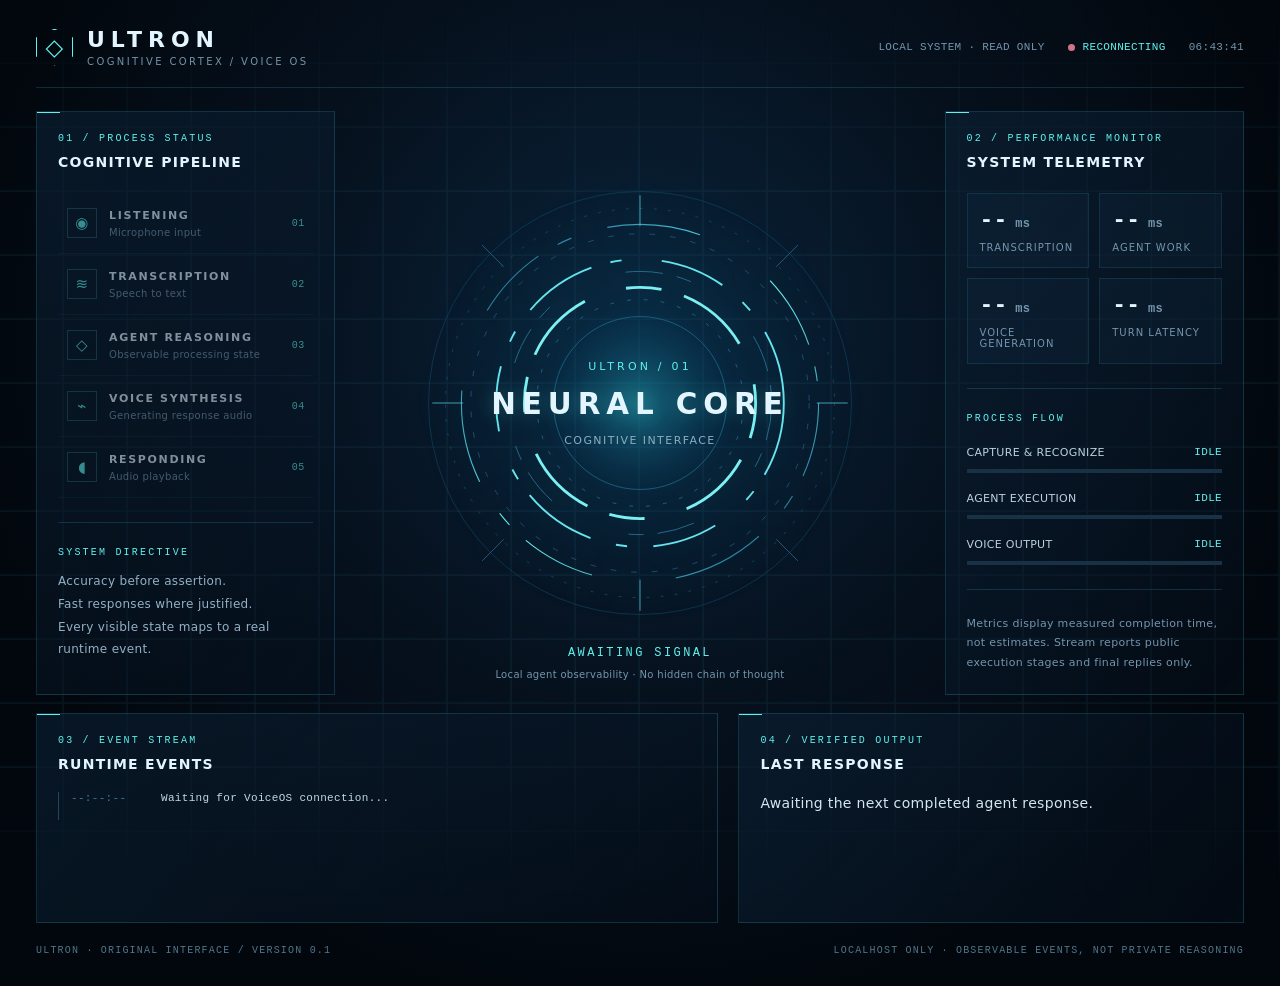
==== harness/voiceos/dashboard.html @ d022904a "feat(voiceos): responsive sci-fi cognitive cortex dashboard with live SSE visualization" ====
<!doctype html>
<html lang="en">
<head>
<meta charset="UTF-8"><meta name="viewport" content="width=device-width,initial-scale=1">
<title>ULTRON // Cognitive Cortex</title>
<style>
:root{color-scheme:dark;--cyan:#5ff1ed;--blue:#1796ce;--muted:#7595ac;--edge:rgba(68,197,232,.18);--bg:#030a12;--text:#e3f6ff}
*{box-sizing:border-box}body{margin:0;background:radial-gradient(ellipse at 50% 34%,#09243b 0%,#06111e 39%,#02070d 75%);color:var(--text);font-family:Inter,system-ui,-apple-system,BlinkMacSystemFont,"Segoe UI",sans-serif;min-height:100vh;letter-spacing:.02em}
body:before{content:"";position:fixed;inset:0;pointer-events:none;opacity:.17;background-image:linear-gradient(transparent 95%,#31637c 100%),linear-gradient(90deg,transparent 95%,#31637c 100%);background-size:64px 64px;mask-image:linear-gradient(180deg,transparent,#000 20%,#000 85%,transparent)}
.shell{max-width:1570px;margin:auto;padding:27px 36px 20px}.top{display:flex;align-items:center;justify-content:space-between;border-bottom:1px solid var(--edge);padding-bottom:20px;gap:18px}.brand{display:flex;align-items:center;gap:14px}.mark{width:37px;height:37px;display:grid;place-items:center;color:var(--cyan);border:1px solid var(--cyan);clip-path:polygon(50% 0,100% 24%,100% 76%,50% 100%,0 76%,0 24%);font-size:23px}.brand-name{font-size:22px;font-weight:700;letter-spacing:.27em}.brand-sub{font-size:10px;letter-spacing:.24em;color:var(--muted);margin-top:4px}.top-right{display:flex;align-items:center;gap:23px;font-family:ui-monospace,monospace;font-size:11px;color:var(--muted)}.live{display:flex;gap:8px;align-items:center;color:var(--cyan)}.dot{width:7px;height:7px;background:var(--cyan);border-radius:50%;box-shadow:0 0 16px var(--cyan)}.dot.off{background:#cf748b;box-shadow:none}.primary{display:grid;grid-template-columns:minmax(220px,1fr) minmax(440px,1.9fr) minmax(220px,1fr);gap:20px;min-height:550px;padding-top:23px}.panel{background:linear-gradient(130deg,rgba(12,33,53,.62),rgba(6,19,34,.28));border:1px solid var(--edge);padding:21px;min-width:0;position:relative;overflow:hidden}.panel:before{content:"";position:absolute;top:-1px;left:-1px;width:24px;border-top:2px solid var(--cyan)}.kicker{font-size:10px;letter-spacing:.22em;color:var(--cyan);font-family:ui-monospace,monospace}.section-heading{font-size:14px;margin:10px 0 23px;font-weight:650;letter-spacing:.09em}.stage{display:flex;align-items:center;gap:12px;padding:15px 9px;border-bottom:1px solid rgba(84,185,209,.10);opacity:.55;transition:.3s}.stage.active{opacity:1;background:linear-gradient(90deg,rgba(49,230,231,.13),transparent);border-left:2px solid var(--cyan)}.stage.done{opacity:.72}.stage-icon{width:30px;height:30px;border:1px solid rgba(87,218,234,.3);display:grid;place-items:center;font-size:15px;color:var(--cyan)}.stage-name{font-size:11px;letter-spacing:.15em;font-weight:650}.stage-desc{font-size:10px;color:var(--muted);margin-top:5px}.stage-end{margin-left:auto;color:var(--cyan);font-family:ui-monospace,monospace;font-size:10px}.center{position:relative;min-height:550px;display:flex;align-items:center;justify-content:center;flex-direction:column;overflow:hidden}.center:before{content:"";position:absolute;inset:8% 5%;background:radial-gradient(circle,rgba(10,97,136,.18),transparent 62%);pointer-events:none}.orbit{position:relative;width:min(470px,92%);aspect-ratio:1}.orbit svg{width:100%;height:100%;filter:drop-shadow(0 0 12px rgba(37,209,236,.15))}.spin1{transform-origin:50% 50%;animation:spin 30s linear infinite}.spin2{transform-origin:50% 50%;animation:spin 23s linear infinite reverse}.spin3{transform-origin:50% 50%;animation:spin 47s linear infinite}.corepulse{transform-origin:50% 50%;animation:pulse 4s ease-in-out infinite}.center[data-state="thinking"] .spin1{animation-duration:7s}.center[data-state="thinking"] .spin2{animation-duration:5s}.center[data-state="speaking"] .corepulse{animation-duration:1s}.center[data-state="listening"] .corepulse{animation-duration:2s}.core-label{position:absolute;inset:0;display:flex;justify-content:center;align-items:center;flex-direction:column;text-align:center;pointer-events:none}.core-tag{color:var(--cyan);font-size:11px;letter-spacing:.29em;margin-bottom:14px}.core-title{font-size:clamp(21px,2.3vw,32px);font-weight:700;letter-spacing:.20em;text-shadow:0 0 20px rgba(95,241,237,.28)}.core-sub{color:#8aafc3;font-size:11px;letter-spacing:.13em;margin-top:13px}.core-bottom{position:absolute;bottom:15px;text-align:center}.core-status{font-family:ui-monospace,monospace;font-size:12px;letter-spacing:.2em;color:var(--cyan)}.core-caption{font-size:10px;color:var(--muted);margin-top:9px}.telemetry{display:grid;grid-template-columns:1fr 1fr;gap:10px}.metric{border:1px solid rgba(58,171,209,.15);background:rgba(16,46,67,.25);padding:14px 12px}.metric b{font-size:23px;font-weight:550;font-family:ui-monospace,monospace}.metric small{font-size:10px;color:var(--muted);display:block;margin-top:8px;letter-spacing:.1em}.metric b span{color:var(--muted);font-size:12px}.divider{margin:24px 0;border-top:1px solid var(--edge)}.meter{margin-bottom:19px}.meter-head{display:flex;justify-content:space-between;font-size:11px;color:#bbd1df;margin-bottom:10px}.meter-head span:last-child{font-family:ui-monospace,monospace;color:var(--cyan)}.bar{height:4px;background:#173145}.bar div{height:100%;width:0%;background:linear-gradient(90deg,#1b83b6,#6af4ee);box-shadow:0 0 9px #199ccd;transition:width .5s}.lower{display:grid;grid-template-columns:1.35fr 1fr;gap:20px;margin-top:18px}.timeline,.reply{min-height:210px}.entries{margin-top:20px;max-height:185px;overflow:auto;scrollbar-color:#28546c transparent}.entry{display:grid;grid-template-columns:78px 1fr;gap:12px;border-left:1px solid #22465e;padding:0 0 16px 12px;font-family:ui-monospace,monospace;font-size:11px}.entry time{color:#477b9c}.entry span{color:#c0d9e7}.entry em{font-style:normal;color:var(--cyan)}.answer{font-size:14px;color:#d3e7f1;line-height:1.75;margin-top:19px;max-height:165px;overflow:auto}.footer{display:flex;justify-content:space-between;gap:10px;padding:22px 0 10px;font-family:ui-monospace,monospace;font-size:10px;color:#52758b;letter-spacing:.12em}.connected{color:var(--cyan)}@keyframes spin{to{transform:rotate(360deg)}}@keyframes pulse{0%,100%{opacity:.55;transform:scale(.94)}50%{opacity:1;transform:scale(1.04)}}@media(max-width:1020px){.primary{grid-template-columns:1fr 1.7fr}.right{grid-column:1/-1}.center{min-height:450px}.lower{grid-template-columns:1fr}}@media(max-width:660px){.shell{padding:18px 15px}.primary{grid-template-columns:1fr}.center{grid-row:1;min-height:390px}.left,.right{grid-column:1}.top-right{gap:8px}.brand-name{font-size:16px}.top-right .system-label{display:none}.lower{grid-template-columns:1fr}.footer{flex-direction:column}}
@media(prefers-reduced-motion:reduce){.spin1,.spin2,.spin3,.corepulse{animation:none!important}}
</style>
</head>
<body>
<div class="shell">
<header class="top"><div class="brand"><div class="mark">◇</div><div><div class="brand-name">ULTRON</div><div class="brand-sub">COGNITIVE CORTEX / VOICE OS</div></div></div><div class="top-right"><span class="system-label">LOCAL SYSTEM · READ ONLY</span><span class="live"><span id="link-dot" class="dot off"></span><span id="connection">CONNECTING</span></span><span id="clock">--:--:--</span></div></header>
<div class="primary">
<section class="panel left"><div class="kicker">01 / PROCESS STATUS</div><h2 class="section-heading">COGNITIVE PIPELINE</h2><div id="stages">
<div class="stage" data-stage="listening"><div class="stage-icon">◉</div><div><div class="stage-name">LISTENING</div><div class="stage-desc">Microphone input</div></div><div class="stage-end">01</div></div>
<div class="stage" data-stage="transcribing"><div class="stage-icon">≋</div><div><div class="stage-name">TRANSCRIPTION</div><div class="stage-desc">Speech to text</div></div><div class="stage-end">02</div></div>
<div class="stage" data-stage="thinking"><div class="stage-icon">◇</div><div><div class="stage-name">AGENT REASONING</div><div class="stage-desc">Observable processing state</div></div><div class="stage-end">03</div></div>
<div class="stage" data-stage="synthesizing"><div class="stage-icon">⌁</div><div><div class="stage-name">VOICE SYNTHESIS</div><div class="stage-desc">Generating response audio</div></div><div class="stage-end">04</div></div>
<div class="stage" data-stage="speaking"><div class="stage-icon">◖</div><div><div class="stage-name">RESPONDING</div><div class="stage-desc">Audio playback</div></div><div class="stage-end">05</div></div>
</div><div class="divider"></div><div class="kicker">SYSTEM DIRECTIVE</div><p style="font-size:12px;line-height:1.9;color:#94b1c4">Accuracy before assertion.<br>Fast responses where justified.<br>Every visible state maps to a real runtime event.</p></section>
<main class="center" id="core" data-state="idle">
<div class="orbit"><svg viewBox="0 0 500 500" aria-label="Animated abstract AI core"><defs><linearGradient id="ring" x1="0" y1="0" x2="1" y2="1"><stop stop-color="#125684"/><stop offset=".52" stop-color="#68f2f0"/><stop offset="1" stop-color="#114e77"/></linearGradient><radialGradient id="nucleus"><stop stop-color="#3ce8f0" stop-opacity=".3"/><stop offset="1" stop-color="#0c558b" stop-opacity="0"/></radialGradient></defs><circle cx="250" cy="250" r="225" stroke="#145879" stroke-width=".8" fill="none" opacity=".6"/><circle cx="250" cy="250" r="207" stroke="#174668" stroke-width="1" stroke-dasharray="3 12" fill="none"/><g class="spin3"><circle cx="250" cy="250" r="190" fill="none" stroke="url(#ring)" stroke-width="1.2" stroke-dasharray="80 24 16 40 100 90"/><circle cx="250" cy="250" r="180" fill="none" stroke="#27688c" stroke-width=".7" stroke-dasharray="6 16"/></g><g class="spin1"><circle cx="250" cy="250" r="153" fill="none" stroke="#65e4ed" stroke-width="2" stroke-dasharray="80 21 12 43 70 28 12 28"/><circle cx="250" cy="250" r="140" fill="none" stroke="#276e8d" stroke-width="1" stroke-dasharray="40 15 16 90"/></g><g class="spin2"><circle cx="250" cy="250" r="123" fill="none" stroke="#7beff2" stroke-width="3" stroke-dasharray="38 25 79 46"/><circle cx="250" cy="250" r="110" fill="none" stroke="#1d6691" stroke-width="1" stroke-dasharray="4 14"/></g><circle class="corepulse" cx="250" cy="250" r="105" fill="url(#nucleus)"/><circle cx="250" cy="250" r="92" fill="none" stroke="#1a617f" stroke-width="1"/><path d="M250 29V62 M250 438V471 M29 250H62 M438 250H471" stroke="#57d7ea" opacity=".75"/><path d="M82 82L105 105 M395 395L418 418 M418 82L395 105 M105 395L82 418" stroke="#245e81"/></svg><div class="core-label"><div class="core-tag">ULTRON / 01</div><div class="core-title">NEURAL CORE</div><div class="core-sub">COGNITIVE INTERFACE</div></div></div>
<div class="core-bottom"><div class="core-status" id="core-status">AWAITING SIGNAL</div><div class="core-caption" id="core-detail">Local agent observability · No hidden chain of thought</div></div>
</main>
<section class="panel right"><div class="kicker">02 / PERFORMANCE MONITOR</div><h2 class="section-heading">SYSTEM TELEMETRY</h2><div class="telemetry">
<div class="metric"><b id="asr">--<span> ms</span></b><small>TRANSCRIPTION</small></div><div class="metric"><b id="agent">--<span> ms</span></b><small>AGENT WORK</small></div><div class="metric"><b id="tts">--<span> ms</span></b><small>VOICE GENERATION</small></div><div class="metric"><b id="turn">--<span> ms</span></b><small>TURN LATENCY</small></div>
</div><div class="divider"></div><div class="kicker" style="margin-bottom:22px">PROCESS FLOW</div>
<div class="meter"><div class="meter-head"><span>CAPTURE & RECOGNIZE</span><span id="v1">IDLE</span></div><div class="bar"><div id="m1"></div></div></div>
<div class="meter"><div class="meter-head"><span>AGENT EXECUTION</span><span id="v2">IDLE</span></div><div class="bar"><div id="m2"></div></div></div>
<div class="meter"><div class="meter-head"><span>VOICE OUTPUT</span><span id="v3">IDLE</span></div><div class="bar"><div id="m3"></div></div></div>
<div class="divider"></div><div style="font-size:11px;color:var(--muted);line-height:1.75">Metrics display measured completion time, not estimates. Stream reports public execution stages and final replies only.</div></section></div>
<div class="lower"><section class="panel timeline"><div class="kicker">03 / EVENT STREAM</div><div class="section-heading" style="margin-bottom:0">RUNTIME EVENTS</div><div class="entries" id="events"><div class="entry"><time>--:--:--</time><span>Waiting for VoiceOS connection...</span></div></div></section>
<section class="panel reply"><div class="kicker">04 / VERIFIED OUTPUT</div><div class="section-heading" style="margin-bottom:0">LAST RESPONSE</div><div id="response" class="answer">Awaiting the next completed agent response.</div></section></div>
<footer class="footer"><span>ULTRON · ORIGINAL INTERFACE / VERSION 0.1</span><span>LOCALHOST ONLY · OBSERVABLE EVENTS, NOT PRIVATE REASONING</span></footer>
</div>
<script>
(()=>{'use strict';
const $=id=>document.getElementById(id),stageOrder=['listening','transcribing','thinking','synthesizing','speaking'],stageName={idle:'AWAITING SIGNAL',listening:'LISTENING',speech_detected:'VOICE DETECTED',transcribing:'TRANSCRIBING',thinking:'AGENT PROCESSING',synthesizing:'SYNTHESIZING VOICE',speaking:'SPEAKING',completed:'READY',error:'SYSTEM ATTENTION'};
let lastSeq=0,sessionTurn=0;const el=$('events');
function text(id,value){$(id).textContent=value}
function metric(id,ms){if(typeof ms==='number'&&Number.isFinite(ms)){const whole=Math.round(ms);$(id).replaceChildren(document.createTextNode(whole.toLocaleString()),(()=>{const s=document.createElement('span');s.textContent=' ms';return s})())}}
function applyStage(s){const stage=stageOrder.includes(s)?s:s==='speech_detected'?'listening':null;document.querySelectorAll('.stage').forEach(node=>{const i=stageOrder.indexOf(node.dataset.stage),active=stageOrder.indexOf(stage);node.classList.toggle('active',i===active);node.classList.toggle('done',active>i)});$('core').dataset.state=s;text('core-status',stageName[s]||s.toUpperCase());const a=stageOrder.indexOf(stage);[['m1','v1'],['m2','v2'],['m3','v3']].forEach(([bar,label],i)=>{const progress=i===0?(a>=1?100:a===0?42:0):i===1?(a>=3?100:a===2?50:0):(a>=4?100:a===3?48:0);$(bar).style.width=progress+'%';text(label,progress===100?'DONE':progress?'ACTIVE':'IDLE')})}
function event(e){if(e.seq<=lastSeq)return;lastSeq=e.seq;if(e.stage==='listening'&&sessionTurn!==e.metrics.turn){sessionTurn=e.metrics.turn??sessionTurn}
applyStage(e.stage);if(e.detail)text('core-detail',e.detail);if(e.metrics){if(e.metrics.asr_ms!==undefined)metric('asr',e.metrics.asr_ms);if(e.metrics.agent_ms!==undefined)metric('agent',e.metrics.agent_ms);if(e.metrics.tts_ms!==undefined)metric('tts',e.metrics.tts_ms);if(e.metrics.turn_ms!==undefined)metric('turn',e.metrics.turn_ms)}
if(e.stage==='completed'&&typeof e.metrics?.reply==='string')text('response',e.metrics.reply.slice(0,1300));
const row=document.createElement('div'),time=document.createElement('time'),msg=document.createElement('span'),name=document.createElement('em');row.className='entry';time.textContent=new Date(e.at*1000).toLocaleTimeString('en-GB',{hour12:false});name.textContent=e.stage.toUpperCase();msg.appendChild(name,document.createTextNode(e.detail?' / '+e.detail:''));row.append(time,msg);if(el.children.length===1&&el.firstElementChild.textContent.includes('Waiting'))el.replaceChildren();el.prepend(row);while(el.children.length>35)el.lastChild.remove()}
const es=new EventSource('/events');es.onopen=()=>{text('connection','CONNECTED');$('link-dot').classList.remove('off')};es.onerror=()=>{text('connection','RECONNECTING');$('link-dot').classList.add('off')};es.onmessage=ev=>{try{event(JSON.parse(ev.data))}catch(e){console.warn('Invalid event',e)}};setInterval(()=>text('clock',new Date().toLocaleTimeString('en-GB',{hour12:false})),1000);
})();
</script>
</body></html>
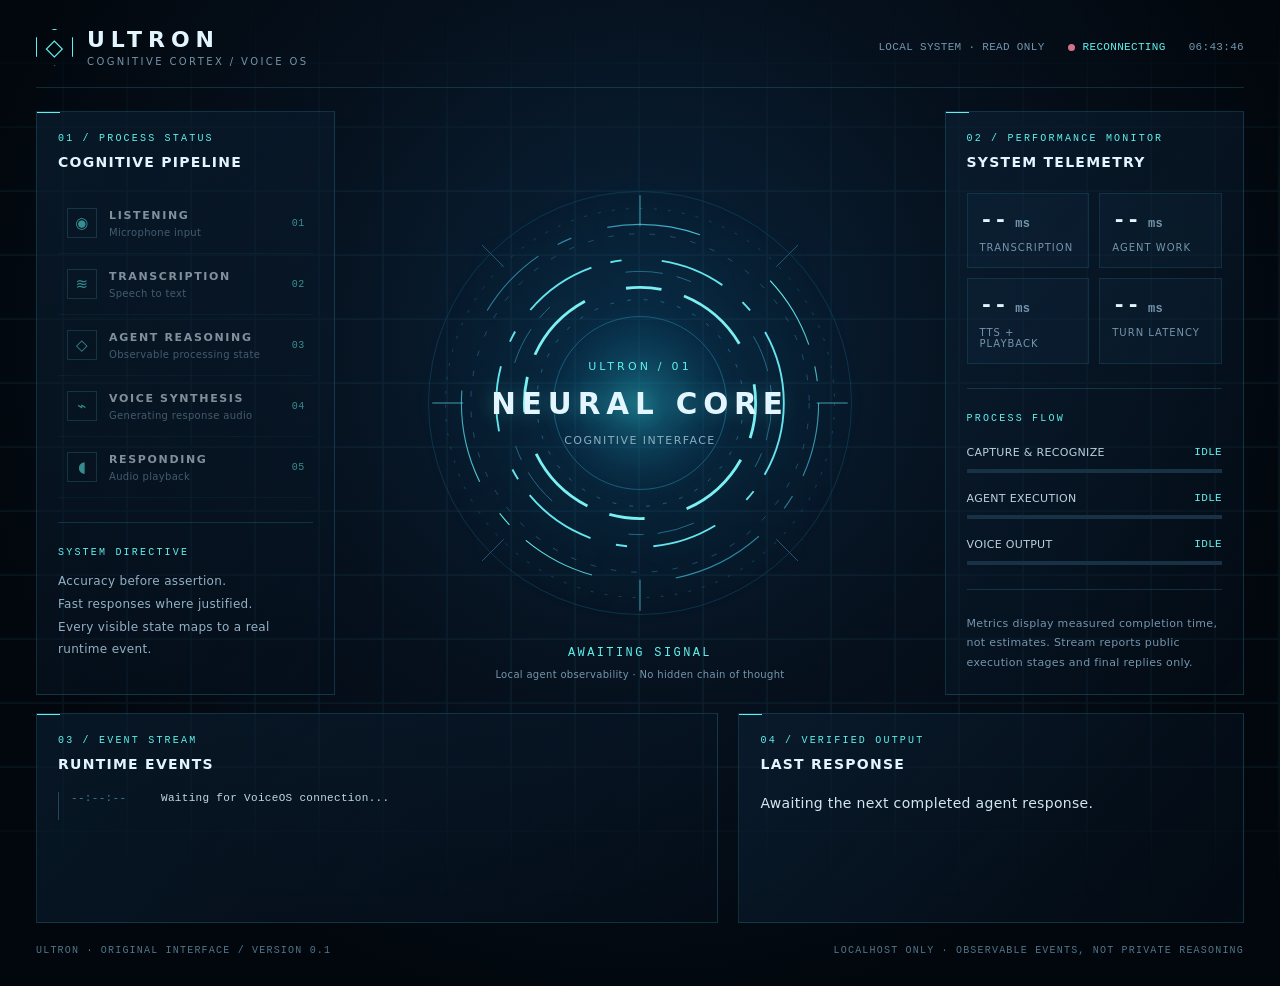
==== commit 4c8ee13e: "fix(voiceos): label combined TTS generation and playback time accurately" ====
--- a/harness/voiceos/dashboard.html
+++ b/harness/voiceos/dashboard.html
@@ -27,7 +27,7 @@
 <div class="core-bottom"><div class="core-status" id="core-status">AWAITING SIGNAL</div><div class="core-caption" id="core-detail">Local agent observability · No hidden chain of thought</div></div>
 </main>
 <section class="panel right"><div class="kicker">02 / PERFORMANCE MONITOR</div><h2 class="section-heading">SYSTEM TELEMETRY</h2><div class="telemetry">
-<div class="metric"><b id="asr">--<span> ms</span></b><small>TRANSCRIPTION</small></div><div class="metric"><b id="agent">--<span> ms</span></b><small>AGENT WORK</small></div><div class="metric"><b id="tts">--<span> ms</span></b><small>VOICE GENERATION</small></div><div class="metric"><b id="turn">--<span> ms</span></b><small>TURN LATENCY</small></div>
+<div class="metric"><b id="asr">--<span> ms</span></b><small>TRANSCRIPTION</small></div><div class="metric"><b id="agent">--<span> ms</span></b><small>AGENT WORK</small></div><div class="metric"><b id="tts">--<span> ms</span></b><small>TTS + PLAYBACK</small></div><div class="metric"><b id="turn">--<span> ms</span></b><small>TURN LATENCY</small></div>
 </div><div class="divider"></div><div class="kicker" style="margin-bottom:22px">PROCESS FLOW</div>
 <div class="meter"><div class="meter-head"><span>CAPTURE & RECOGNIZE</span><span id="v1">IDLE</span></div><div class="bar"><div id="m1"></div></div></div>
 <div class="meter"><div class="meter-head"><span>AGENT EXECUTION</span><span id="v2">IDLE</span></div><div class="bar"><div id="m2"></div></div></div>
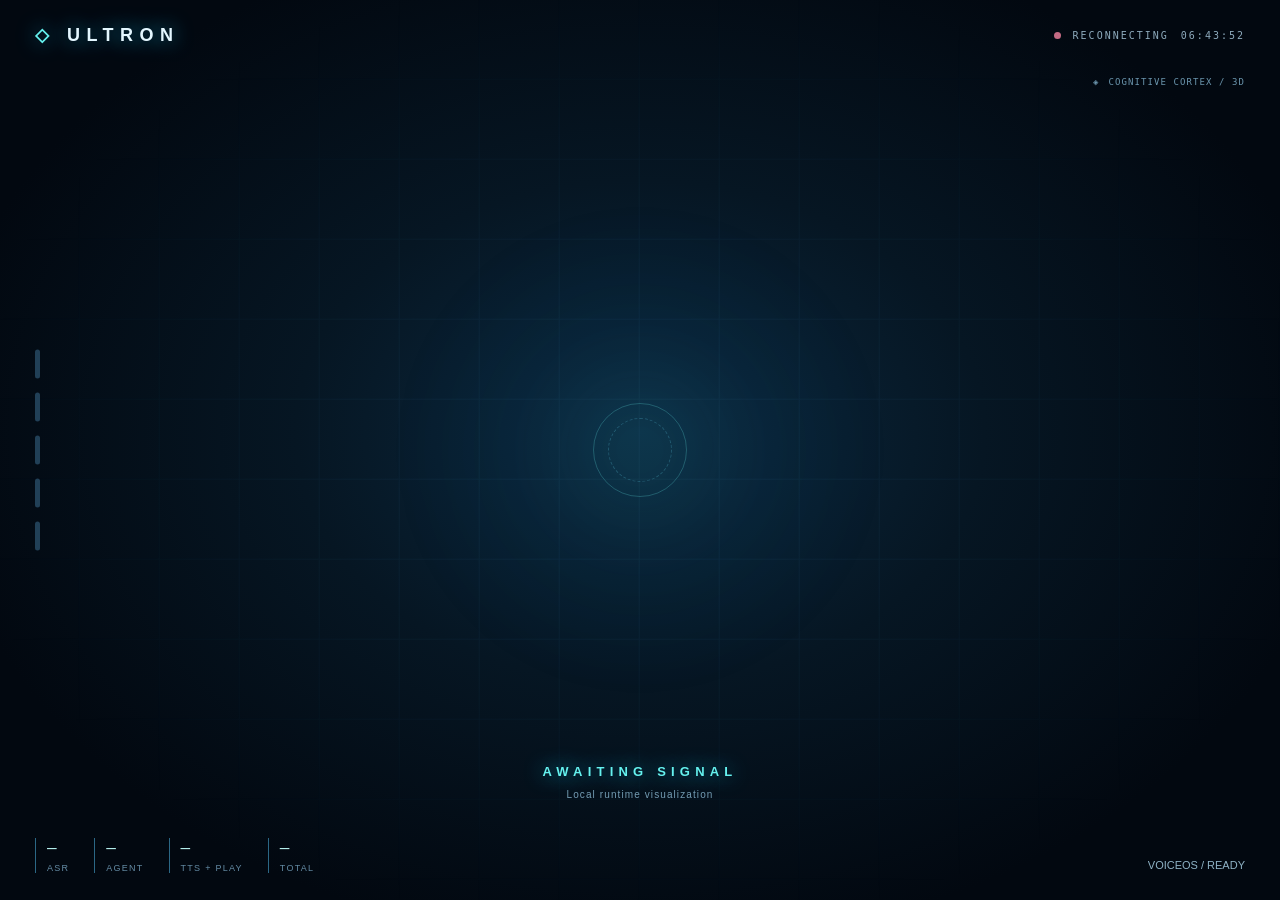
==== commit b4365d13: "feat(voiceos): minimal 3D holographic HUD instead of text-heavy 2D dashboard" ====
--- a/harness/voiceos/dashboard.html
+++ b/harness/voiceos/dashboard.html
@@ -1,54 +1,63 @@
 <!doctype html>
 <html lang="en">
 <head>
-<meta charset="UTF-8"><meta name="viewport" content="width=device-width,initial-scale=1">
-<title>ULTRON // Cognitive Cortex</title>
+<meta charset="utf-8"><meta name="viewport" content="width=device-width,initial-scale=1">
+<title>ULTRON // Neural Cortex 3D</title>
 <style>
-:root{color-scheme:dark;--cyan:#5ff1ed;--blue:#1796ce;--muted:#7595ac;--edge:rgba(68,197,232,.18);--bg:#030a12;--text:#e3f6ff}
-*{box-sizing:border-box}body{margin:0;background:radial-gradient(ellipse at 50% 34%,#09243b 0%,#06111e 39%,#02070d 75%);color:var(--text);font-family:Inter,system-ui,-apple-system,BlinkMacSystemFont,"Segoe UI",sans-serif;min-height:100vh;letter-spacing:.02em}
-body:before{content:"";position:fixed;inset:0;pointer-events:none;opacity:.17;background-image:linear-gradient(transparent 95%,#31637c 100%),linear-gradient(90deg,transparent 95%,#31637c 100%);background-size:64px 64px;mask-image:linear-gradient(180deg,transparent,#000 20%,#000 85%,transparent)}
-.shell{max-width:1570px;margin:auto;padding:27px 36px 20px}.top{display:flex;align-items:center;justify-content:space-between;border-bottom:1px solid var(--edge);padding-bottom:20px;gap:18px}.brand{display:flex;align-items:center;gap:14px}.mark{width:37px;height:37px;display:grid;place-items:center;color:var(--cyan);border:1px solid var(--cyan);clip-path:polygon(50% 0,100% 24%,100% 76%,50% 100%,0 76%,0 24%);font-size:23px}.brand-name{font-size:22px;font-weight:700;letter-spacing:.27em}.brand-sub{font-size:10px;letter-spacing:.24em;color:var(--muted);margin-top:4px}.top-right{display:flex;align-items:center;gap:23px;font-family:ui-monospace,monospace;font-size:11px;color:var(--muted)}.live{display:flex;gap:8px;align-items:center;color:var(--cyan)}.dot{width:7px;height:7px;background:var(--cyan);border-radius:50%;box-shadow:0 0 16px var(--cyan)}.dot.off{background:#cf748b;box-shadow:none}.primary{display:grid;grid-template-columns:minmax(220px,1fr) minmax(440px,1.9fr) minmax(220px,1fr);gap:20px;min-height:550px;padding-top:23px}.panel{background:linear-gradient(130deg,rgba(12,33,53,.62),rgba(6,19,34,.28));border:1px solid var(--edge);padding:21px;min-width:0;position:relative;overflow:hidden}.panel:before{content:"";position:absolute;top:-1px;left:-1px;width:24px;border-top:2px solid var(--cyan)}.kicker{font-size:10px;letter-spacing:.22em;color:var(--cyan);font-family:ui-monospace,monospace}.section-heading{font-size:14px;margin:10px 0 23px;font-weight:650;letter-spacing:.09em}.stage{display:flex;align-items:center;gap:12px;padding:15px 9px;border-bottom:1px solid rgba(84,185,209,.10);opacity:.55;transition:.3s}.stage.active{opacity:1;background:linear-gradient(90deg,rgba(49,230,231,.13),transparent);border-left:2px solid var(--cyan)}.stage.done{opacity:.72}.stage-icon{width:30px;height:30px;border:1px solid rgba(87,218,234,.3);display:grid;place-items:center;font-size:15px;color:var(--cyan)}.stage-name{font-size:11px;letter-spacing:.15em;font-weight:650}.stage-desc{font-size:10px;color:var(--muted);margin-top:5px}.stage-end{margin-left:auto;color:var(--cyan);font-family:ui-monospace,monospace;font-size:10px}.center{position:relative;min-height:550px;display:flex;align-items:center;justify-content:center;flex-direction:column;overflow:hidden}.center:before{content:"";position:absolute;inset:8% 5%;background:radial-gradient(circle,rgba(10,97,136,.18),transparent 62%);pointer-events:none}.orbit{position:relative;width:min(470px,92%);aspect-ratio:1}.orbit svg{width:100%;height:100%;filter:drop-shadow(0 0 12px rgba(37,209,236,.15))}.spin1{transform-origin:50% 50%;animation:spin 30s linear infinite}.spin2{transform-origin:50% 50%;animation:spin 23s linear infinite reverse}.spin3{transform-origin:50% 50%;animation:spin 47s linear infinite}.corepulse{transform-origin:50% 50%;animation:pulse 4s ease-in-out infinite}.center[data-state="thinking"] .spin1{animation-duration:7s}.center[data-state="thinking"] .spin2{animation-duration:5s}.center[data-state="speaking"] .corepulse{animation-duration:1s}.center[data-state="listening"] .corepulse{animation-duration:2s}.core-label{position:absolute;inset:0;display:flex;justify-content:center;align-items:center;flex-direction:column;text-align:center;pointer-events:none}.core-tag{color:var(--cyan);font-size:11px;letter-spacing:.29em;margin-bottom:14px}.core-title{font-size:clamp(21px,2.3vw,32px);font-weight:700;letter-spacing:.20em;text-shadow:0 0 20px rgba(95,241,237,.28)}.core-sub{color:#8aafc3;font-size:11px;letter-spacing:.13em;margin-top:13px}.core-bottom{position:absolute;bottom:15px;text-align:center}.core-status{font-family:ui-monospace,monospace;font-size:12px;letter-spacing:.2em;color:var(--cyan)}.core-caption{font-size:10px;color:var(--muted);margin-top:9px}.telemetry{display:grid;grid-template-columns:1fr 1fr;gap:10px}.metric{border:1px solid rgba(58,171,209,.15);background:rgba(16,46,67,.25);padding:14px 12px}.metric b{font-size:23px;font-weight:550;font-family:ui-monospace,monospace}.metric small{font-size:10px;color:var(--muted);display:block;margin-top:8px;letter-spacing:.1em}.metric b span{color:var(--muted);font-size:12px}.divider{margin:24px 0;border-top:1px solid var(--edge)}.meter{margin-bottom:19px}.meter-head{display:flex;justify-content:space-between;font-size:11px;color:#bbd1df;margin-bottom:10px}.meter-head span:last-child{font-family:ui-monospace,monospace;color:var(--cyan)}.bar{height:4px;background:#173145}.bar div{height:100%;width:0%;background:linear-gradient(90deg,#1b83b6,#6af4ee);box-shadow:0 0 9px #199ccd;transition:width .5s}.lower{display:grid;grid-template-columns:1.35fr 1fr;gap:20px;margin-top:18px}.timeline,.reply{min-height:210px}.entries{margin-top:20px;max-height:185px;overflow:auto;scrollbar-color:#28546c transparent}.entry{display:grid;grid-template-columns:78px 1fr;gap:12px;border-left:1px solid #22465e;padding:0 0 16px 12px;font-family:ui-monospace,monospace;font-size:11px}.entry time{color:#477b9c}.entry span{color:#c0d9e7}.entry em{font-style:normal;color:var(--cyan)}.answer{font-size:14px;color:#d3e7f1;line-height:1.75;margin-top:19px;max-height:165px;overflow:auto}.footer{display:flex;justify-content:space-between;gap:10px;padding:22px 0 10px;font-family:ui-monospace,monospace;font-size:10px;color:#52758b;letter-spacing:.12em}.connected{color:var(--cyan)}@keyframes spin{to{transform:rotate(360deg)}}@keyframes pulse{0%,100%{opacity:.55;transform:scale(.94)}50%{opacity:1;transform:scale(1.04)}}@media(max-width:1020px){.primary{grid-template-columns:1fr 1.7fr}.right{grid-column:1/-1}.center{min-height:450px}.lower{grid-template-columns:1fr}}@media(max-width:660px){.shell{padding:18px 15px}.primary{grid-template-columns:1fr}.center{grid-row:1;min-height:390px}.left,.right{grid-column:1}.top-right{gap:8px}.brand-name{font-size:16px}.top-right .system-label{display:none}.lower{grid-template-columns:1fr}.footer{flex-direction:column}}
-@media(prefers-reduced-motion:reduce){.spin1,.spin2,.spin3,.corepulse{animation:none!important}}
+:root{color-scheme:dark;--cyan:#65f2ef;--line:rgba(87,197,227,.18);--dim:#59829b}
+*{box-sizing:border-box}
+body{margin:0;min-height:100vh;overflow:hidden;background:radial-gradient(ellipse at 50% 48%,#0b2a41 0%,#061623 38%,#020810 78%);color:#e4f7ff;font-family:Inter,-apple-system,BlinkMacSystemFont,"Segoe UI",sans-serif}
+body:before{content:"";position:fixed;inset:0;opacity:.19;background:linear-gradient(transparent 97%,#23506e 100%),linear-gradient(90deg,transparent 97%,#23506e 100%);background-size:80px 80px;mask-image:radial-gradient(ellipse,black 13%,transparent 77%);pointer-events:none}
+main{position:relative;width:100vw;height:100vh;min-height:520px;isolation:isolate}
+#neural3d{position:absolute;inset:0;width:100%;height:100%;z-index:1}
+#coreHalo{position:absolute;z-index:0;top:50%;left:50%;width:min(55vw,530px);aspect-ratio:1;border-radius:50%;background:radial-gradient(circle,rgba(56,249,240,.23),rgba(23,128,192,.11) 27%,transparent 65%);filter:blur(35px);transform:translate(-50%,-50%);opacity:.4;pointer-events:none}
+#fallback3d{position:absolute;z-index:1;left:50%;top:50%;transform:translate(-50%,-50%);width:min(60vw,370px);aspect-ratio:1;border-radius:50%;border:2px solid rgba(97,234,232,.55);box-shadow:0 0 55px #197c9a55,inset 0 0 45px #197c9a55}
+#fallback3d:after{content:"";position:absolute;inset:10%;border:1px dashed #64dbeb;border-radius:50%}
+.top{position:absolute;z-index:3;top:24px;left:35px;right:35px;display:flex;justify-content:space-between;align-items:center;gap:12px}
+.logo{font-weight:750;font-size:18px;letter-spacing:.36em;text-shadow:0 0 20px #1597bc}.logo span{color:var(--cyan)}
+.info{display:flex;align-items:center;gap:12px;font-size:10px;letter-spacing:.2em;color:#8daabc;font-family:ui-monospace,monospace}.signal{width:7px;height:7px;background:#c36a83;border-radius:100%}.signal.on{background:var(--cyan);box-shadow:0 0 15px var(--cyan)}
+.crosshair{position:absolute;z-index:2;top:50%;left:50%;width:94px;height:94px;border:1px solid #5edcda44;border-radius:100%;transform:translate(-50%,-50%);pointer-events:none}
+.crosshair:after{content:"";position:absolute;inset:14px;border:1px dashed #4da9bf55;border-radius:50%}
+.status{position:absolute;z-index:3;bottom:100px;left:50%;transform:translateX(-50%);display:flex;flex-direction:column;align-items:center;text-align:center;pointer-events:none;gap:10px}
+.status strong{font-size:13px;letter-spacing:.4em;font-weight:550;color:var(--cyan);text-shadow:0 0 19px #12b9df}.status small{font-size:10px;letter-spacing:.11em;color:#739db4;max-width:50ch}
+.footer{position:absolute;bottom:27px;left:35px;right:35px;z-index:3;display:flex;align-items:end;justify-content:space-between;gap:20px}
+.metrics{display:flex;gap:25px;align-items:end}.metric{border-left:1px solid #2b6785;padding-left:11px}.metric b{display:block;font-family:ui-monospace,monospace;font-size:16px;font-weight:500;color:#b9f4f2}.metric small{display:block;margin-top:6px;font-size:9px;letter-spacing:.14em;color:#648ba4}
+.reply{font-size:11px;color:#8eb2c5;max-width:35%;line-height:1.5;text-align:right;white-space:nowrap;overflow:hidden;text-overflow:ellipsis}
+.pill{position:absolute;z-index:3;right:35px;top:77px;display:flex;gap:9px;align-items:center;font-family:ui-monospace,monospace;letter-spacing:.12em;font-size:9px;color:#6c97af}
+.statebar{position:absolute;z-index:3;left:35px;top:50%;transform:translateY(-50%);display:flex;flex-direction:column;gap:14px}
+.statebar span{display:block;width:5px;height:29px;border-radius:5px;background:#214057;transition:.3s}
+.statebar span.active{background:#60f1eb;box-shadow:0 0 13px #59eae1}
+@media(max-width:700px){.top{top:18px;left:18px;right:18px}.logo{font-size:14px}.pill{right:18px}.statebar{left:14px}.status{bottom:129px;width:90%}.status strong{font-size:11px}.footer{left:15px;right:15px;bottom:20px;display:block}.metrics{justify-content:space-between;gap:7px}.metric b{font-size:12px}.reply{max-width:100%;margin-top:15px;text-align:left}.info{font-size:9px}}
+@media(prefers-reduced-motion:reduce){*{transition:none!important}}
 </style>
-</head>
-<body>
-<div class="shell">
-<header class="top"><div class="brand"><div class="mark">◇</div><div><div class="brand-name">ULTRON</div><div class="brand-sub">COGNITIVE CORTEX / VOICE OS</div></div></div><div class="top-right"><span class="system-label">LOCAL SYSTEM · READ ONLY</span><span class="live"><span id="link-dot" class="dot off"></span><span id="connection">CONNECTING</span></span><span id="clock">--:--:--</span></div></header>
-<div class="primary">
-<section class="panel left"><div class="kicker">01 / PROCESS STATUS</div><h2 class="section-heading">COGNITIVE PIPELINE</h2><div id="stages">
-<div class="stage" data-stage="listening"><div class="stage-icon">◉</div><div><div class="stage-name">LISTENING</div><div class="stage-desc">Microphone input</div></div><div class="stage-end">01</div></div>
-<div class="stage" data-stage="transcribing"><div class="stage-icon">≋</div><div><div class="stage-name">TRANSCRIPTION</div><div class="stage-desc">Speech to text</div></div><div class="stage-end">02</div></div>
-<div class="stage" data-stage="thinking"><div class="stage-icon">◇</div><div><div class="stage-name">AGENT REASONING</div><div class="stage-desc">Observable processing state</div></div><div class="stage-end">03</div></div>
-<div class="stage" data-stage="synthesizing"><div class="stage-icon">⌁</div><div><div class="stage-name">VOICE SYNTHESIS</div><div class="stage-desc">Generating response audio</div></div><div class="stage-end">04</div></div>
-<div class="stage" data-stage="speaking"><div class="stage-icon">◖</div><div><div class="stage-name">RESPONDING</div><div class="stage-desc">Audio playback</div></div><div class="stage-end">05</div></div>
-</div><div class="divider"></div><div class="kicker">SYSTEM DIRECTIVE</div><p style="font-size:12px;line-height:1.9;color:#94b1c4">Accuracy before assertion.<br>Fast responses where justified.<br>Every visible state maps to a real runtime event.</p></section>
-<main class="center" id="core" data-state="idle">
-<div class="orbit"><svg viewBox="0 0 500 500" aria-label="Animated abstract AI core"><defs><linearGradient id="ring" x1="0" y1="0" x2="1" y2="1"><stop stop-color="#125684"/><stop offset=".52" stop-color="#68f2f0"/><stop offset="1" stop-color="#114e77"/></linearGradient><radialGradient id="nucleus"><stop stop-color="#3ce8f0" stop-opacity=".3"/><stop offset="1" stop-color="#0c558b" stop-opacity="0"/></radialGradient></defs><circle cx="250" cy="250" r="225" stroke="#145879" stroke-width=".8" fill="none" opacity=".6"/><circle cx="250" cy="250" r="207" stroke="#174668" stroke-width="1" stroke-dasharray="3 12" fill="none"/><g class="spin3"><circle cx="250" cy="250" r="190" fill="none" stroke="url(#ring)" stroke-width="1.2" stroke-dasharray="80 24 16 40 100 90"/><circle cx="250" cy="250" r="180" fill="none" stroke="#27688c" stroke-width=".7" stroke-dasharray="6 16"/></g><g class="spin1"><circle cx="250" cy="250" r="153" fill="none" stroke="#65e4ed" stroke-width="2" stroke-dasharray="80 21 12 43 70 28 12 28"/><circle cx="250" cy="250" r="140" fill="none" stroke="#276e8d" stroke-width="1" stroke-dasharray="40 15 16 90"/></g><g class="spin2"><circle cx="250" cy="250" r="123" fill="none" stroke="#7beff2" stroke-width="3" stroke-dasharray="38 25 79 46"/><circle cx="250" cy="250" r="110" fill="none" stroke="#1d6691" stroke-width="1" stroke-dasharray="4 14"/></g><circle class="corepulse" cx="250" cy="250" r="105" fill="url(#nucleus)"/><circle cx="250" cy="250" r="92" fill="none" stroke="#1a617f" stroke-width="1"/><path d="M250 29V62 M250 438V471 M29 250H62 M438 250H471" stroke="#57d7ea" opacity=".75"/><path d="M82 82L105 105 M395 395L418 418 M418 82L395 105 M105 395L82 418" stroke="#245e81"/></svg><div class="core-label"><div class="core-tag">ULTRON / 01</div><div class="core-title">NEURAL CORE</div><div class="core-sub">COGNITIVE INTERFACE</div></div></div>
-<div class="core-bottom"><div class="core-status" id="core-status">AWAITING SIGNAL</div><div class="core-caption" id="core-detail">Local agent observability · No hidden chain of thought</div></div>
+</head><body>
+<main>
+<div id="coreHalo"></div><canvas id="neural3d" aria-label="Three dimensional neural core"></canvas><div id="fallback3d" hidden></div><div class="crosshair"></div>
+<header class="top"><div class="logo"><span>◇</span> ULTRON</div><div class="info"><span id="signal" class="signal"></span><span id="connection">CONNECTING</span><span id="clock"></span></div></header>
+<div class="pill"><span>◈</span> COGNITIVE CORTEX / 3D</div>
+<div class="statebar" aria-hidden="true"><span data-step="listening"></span><span data-step="transcribing"></span><span data-step="thinking"></span><span data-step="synthesizing"></span><span data-step="speaking"></span></div>
+<div class="status" aria-live="polite"><strong id="status">AWAITING SIGNAL</strong><small id="detail">Local runtime visualization</small></div>
+<footer class="footer"><div class="metrics"><div class="metric"><b id="asr">—</b><small>ASR</small></div><div class="metric"><b id="agent">—</b><small>AGENT</small></div><div class="metric"><b id="tts">—</b><small>TTS + PLAY</small></div><div class="metric"><b id="latency">—</b><small>TOTAL</small></div></div><div class="reply" id="reply">VOICEOS / READY</div></footer>
 </main>
-<section class="panel right"><div class="kicker">02 / PERFORMANCE MONITOR</div><h2 class="section-heading">SYSTEM TELEMETRY</h2><div class="telemetry">
-<div class="metric"><b id="asr">--<span> ms</span></b><small>TRANSCRIPTION</small></div><div class="metric"><b id="agent">--<span> ms</span></b><small>AGENT WORK</small></div><div class="metric"><b id="tts">--<span> ms</span></b><small>TTS + PLAYBACK</small></div><div class="metric"><b id="turn">--<span> ms</span></b><small>TURN LATENCY</small></div>
-</div><div class="divider"></div><div class="kicker" style="margin-bottom:22px">PROCESS FLOW</div>
-<div class="meter"><div class="meter-head"><span>CAPTURE & RECOGNIZE</span><span id="v1">IDLE</span></div><div class="bar"><div id="m1"></div></div></div>
-<div class="meter"><div class="meter-head"><span>AGENT EXECUTION</span><span id="v2">IDLE</span></div><div class="bar"><div id="m2"></div></div></div>
-<div class="meter"><div class="meter-head"><span>VOICE OUTPUT</span><span id="v3">IDLE</span></div><div class="bar"><div id="m3"></div></div></div>
-<div class="divider"></div><div style="font-size:11px;color:var(--muted);line-height:1.75">Metrics display measured completion time, not estimates. Stream reports public execution stages and final replies only.</div></section></div>
-<div class="lower"><section class="panel timeline"><div class="kicker">03 / EVENT STREAM</div><div class="section-heading" style="margin-bottom:0">RUNTIME EVENTS</div><div class="entries" id="events"><div class="entry"><time>--:--:--</time><span>Waiting for VoiceOS connection...</span></div></div></section>
-<section class="panel reply"><div class="kicker">04 / VERIFIED OUTPUT</div><div class="section-heading" style="margin-bottom:0">LAST RESPONSE</div><div id="response" class="answer">Awaiting the next completed agent response.</div></section></div>
-<footer class="footer"><span>ULTRON · ORIGINAL INTERFACE / VERSION 0.1</span><span>LOCALHOST ONLY · OBSERVABLE EVENTS, NOT PRIVATE REASONING</span></footer>
-</div>
+<script src="/cortex3d.js"></script>
 <script>
-(()=>{'use strict';
-const $=id=>document.getElementById(id),stageOrder=['listening','transcribing','thinking','synthesizing','speaking'],stageName={idle:'AWAITING SIGNAL',listening:'LISTENING',speech_detected:'VOICE DETECTED',transcribing:'TRANSCRIBING',thinking:'AGENT PROCESSING',synthesizing:'SYNTHESIZING VOICE',speaking:'SPEAKING',completed:'READY',error:'SYSTEM ATTENTION'};
-let lastSeq=0,sessionTurn=0;const el=$('events');
-function text(id,value){$(id).textContent=value}
-function metric(id,ms){if(typeof ms==='number'&&Number.isFinite(ms)){const whole=Math.round(ms);$(id).replaceChildren(document.createTextNode(whole.toLocaleString()),(()=>{const s=document.createElement('span');s.textContent=' ms';return s})())}}
-function applyStage(s){const stage=stageOrder.includes(s)?s:s==='speech_detected'?'listening':null;document.querySelectorAll('.stage').forEach(node=>{const i=stageOrder.indexOf(node.dataset.stage),active=stageOrder.indexOf(stage);node.classList.toggle('active',i===active);node.classList.toggle('done',active>i)});$('core').dataset.state=s;text('core-status',stageName[s]||s.toUpperCase());const a=stageOrder.indexOf(stage);[['m1','v1'],['m2','v2'],['m3','v3']].forEach(([bar,label],i)=>{const progress=i===0?(a>=1?100:a===0?42:0):i===1?(a>=3?100:a===2?50:0):(a>=4?100:a===3?48:0);$(bar).style.width=progress+'%';text(label,progress===100?'DONE':progress?'ACTIVE':'IDLE')})}
-function event(e){if(e.seq<=lastSeq)return;lastSeq=e.seq;if(e.stage==='listening'&&sessionTurn!==e.metrics.turn){sessionTurn=e.metrics.turn??sessionTurn}
-applyStage(e.stage);if(e.detail)text('core-detail',e.detail);if(e.metrics){if(e.metrics.asr_ms!==undefined)metric('asr',e.metrics.asr_ms);if(e.metrics.agent_ms!==undefined)metric('agent',e.metrics.agent_ms);if(e.metrics.tts_ms!==undefined)metric('tts',e.metrics.tts_ms);if(e.metrics.turn_ms!==undefined)metric('turn',e.metrics.turn_ms)}
-if(e.stage==='completed'&&typeof e.metrics?.reply==='string')text('response',e.metrics.reply.slice(0,1300));
-const row=document.createElement('div'),time=document.createElement('time'),msg=document.createElement('span'),name=document.createElement('em');row.className='entry';time.textContent=new Date(e.at*1000).toLocaleTimeString('en-GB',{hour12:false});name.textContent=e.stage.toUpperCase();msg.appendChild(name,document.createTextNode(e.detail?' / '+e.detail:''));row.append(time,msg);if(el.children.length===1&&el.firstElementChild.textContent.includes('Waiting'))el.replaceChildren();el.prepend(row);while(el.children.length>35)el.lastChild.remove()}
-const es=new EventSource('/events');es.onopen=()=>{text('connection','CONNECTED');$('link-dot').classList.remove('off')};es.onerror=()=>{text('connection','RECONNECTING');$('link-dot').classList.add('off')};es.onmessage=ev=>{try{event(JSON.parse(ev.data))}catch(e){console.warn('Invalid event',e)}};setInterval(()=>text('clock',new Date().toLocaleTimeString('en-GB',{hour12:false})),1000);
+(()=>{"use strict";const $=id=>document.getElementById(id);
+const names={idle:"STANDBY",listening:"LISTENING",transcribing:"RECOGNIZING",thinking:"PROCESSING",synthesizing:"VOICE SYNTHESIS",speaking:"SPEAKING",completed:"READY",error:"SYSTEM ALERT",speech_detected:"VOICE DETECTED"};
+let sequence=0,activeTurn=0;function metric(key,value){if(Number.isFinite(value))$(key).textContent=Math.round(value)+" ms"}
+function onEvent(e){if(!e||!e.stage)return;
+if(e.stage==="audio_level"){if(typeof e.metrics?.level==="number"&&e.metrics.turn===activeTurn)window.UltronNeural?.setLevel(e.metrics.level);return}
+if(e.seq<=sequence)return;sequence=e.seq;
+const stage=e.stage;activeTurn=typeof e.metrics?.turn==="number"?e.metrics.turn:activeTurn;
+$("status").textContent=names[stage]||stage.toUpperCase();$("detail").textContent=(e.detail||"").slice(0,90);
+document.querySelectorAll("[data-step]").forEach(x=>x.classList.toggle("active",x.dataset.step===stage));
+window.UltronNeural?.setState(stage);
+const m=e.metrics||{};metric("asr",m.asr_ms);metric("agent",m.agent_ms);metric("tts",m.tts_ms);metric("latency",m.turn_ms);
+if(stage==="completed"&&typeof m.reply==="string")$("reply").textContent=m.reply.slice(0,220)||"Completed";
+}
+const source=new EventSource("/events");
+source.onopen=()=>{$("connection").textContent="LINKED";$("signal").classList.add("on")};
+source.onerror=()=>{$("connection").textContent="RECONNECTING";$("signal").classList.remove("on")};
+source.onmessage=e=>{try{onEvent(JSON.parse(e.data))}catch(err){console.warn("Event ignored",err)}};
+setInterval(()=>$("clock").textContent=new Date().toLocaleTimeString("en-GB",{hour12:false}),1000);
 })();
-</script>
-</body></html>+</script></body></html>
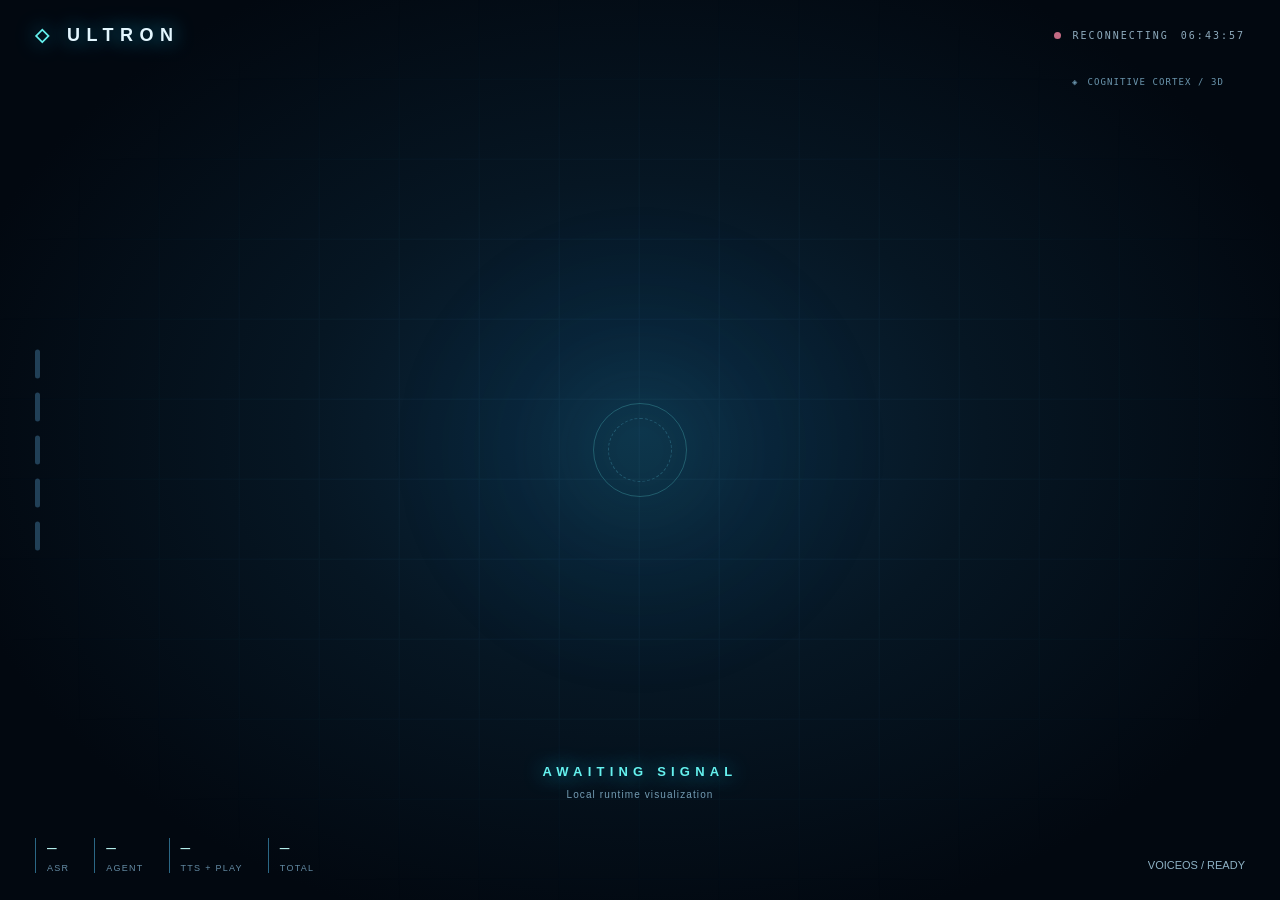
==== commit 19b442f6: "feat(voiceos): visualize public DSH tool nodes and compact tool lifecycle label" ====
--- a/harness/voiceos/dashboard.html
+++ b/harness/voiceos/dashboard.html
@@ -34,7 +34,7 @@
 <main>
 <div id="coreHalo"></div><canvas id="neural3d" aria-label="Three dimensional neural core"></canvas><div id="fallback3d" hidden></div><div class="crosshair"></div>
 <header class="top"><div class="logo"><span>◇</span> ULTRON</div><div class="info"><span id="signal" class="signal"></span><span id="connection">CONNECTING</span><span id="clock"></span></div></header>
-<div class="pill"><span>◈</span> COGNITIVE CORTEX / 3D</div>
+<div class="pill"><span>◈</span> COGNITIVE CORTEX / 3D <span id="tool-label" style="color:#61e6e0;margin-left:12px"></span></div>
 <div class="statebar" aria-hidden="true"><span data-step="listening"></span><span data-step="transcribing"></span><span data-step="thinking"></span><span data-step="synthesizing"></span><span data-step="speaking"></span></div>
 <div class="status" aria-live="polite"><strong id="status">AWAITING SIGNAL</strong><small id="detail">Local runtime visualization</small></div>
 <footer class="footer"><div class="metrics"><div class="metric"><b id="asr">—</b><small>ASR</small></div><div class="metric"><b id="agent">—</b><small>AGENT</small></div><div class="metric"><b id="tts">—</b><small>TTS + PLAY</small></div><div class="metric"><b id="latency">—</b><small>TOTAL</small></div></div><div class="reply" id="reply">VOICEOS / READY</div></footer>
@@ -45,9 +45,16 @@
 const names={idle:"STANDBY",listening:"LISTENING",transcribing:"RECOGNIZING",thinking:"PROCESSING",synthesizing:"VOICE SYNTHESIS",speaking:"SPEAKING",completed:"READY",error:"SYSTEM ALERT",speech_detected:"VOICE DETECTED"};
 let sequence=0,activeTurn=0;function metric(key,value){if(Number.isFinite(value))$(key).textContent=Math.round(value)+" ms"}
 function onEvent(e){if(!e||!e.stage)return;
+if(e.stage==="tool_event"){
+const m=e.metrics||{};if(m.turn!==activeTurn)return;
+window.UltronNeural?.updateNetwork(m);
+$("tool-label").textContent=(typeof m.tool_name==="string"?m.tool_name.slice(0,30):"TOOL")+" · "+(m.tool_state||"");
+return;}
 if(e.stage==="audio_level"){if(typeof e.metrics?.level==="number"&&e.metrics.turn===activeTurn)window.UltronNeural?.setLevel(e.metrics.level);return}
 if(e.seq<=sequence)return;sequence=e.seq;
-const stage=e.stage;activeTurn=typeof e.metrics?.turn==="number"?e.metrics.turn:activeTurn;
+const stage=e.stage;const incomingTurn=typeof e.metrics?.turn==="number"?e.metrics.turn:activeTurn;
+if(stage==="listening"&&incomingTurn!==activeTurn){window.UltronNeural?.resetNetwork();$("tool-label").textContent=""}
+activeTurn=incomingTurn;
 $("status").textContent=names[stage]||stage.toUpperCase();$("detail").textContent=(e.detail||"").slice(0,90);
 document.querySelectorAll("[data-step]").forEach(x=>x.classList.toggle("active",x.dataset.step===stage));
 window.UltronNeural?.setState(stage);
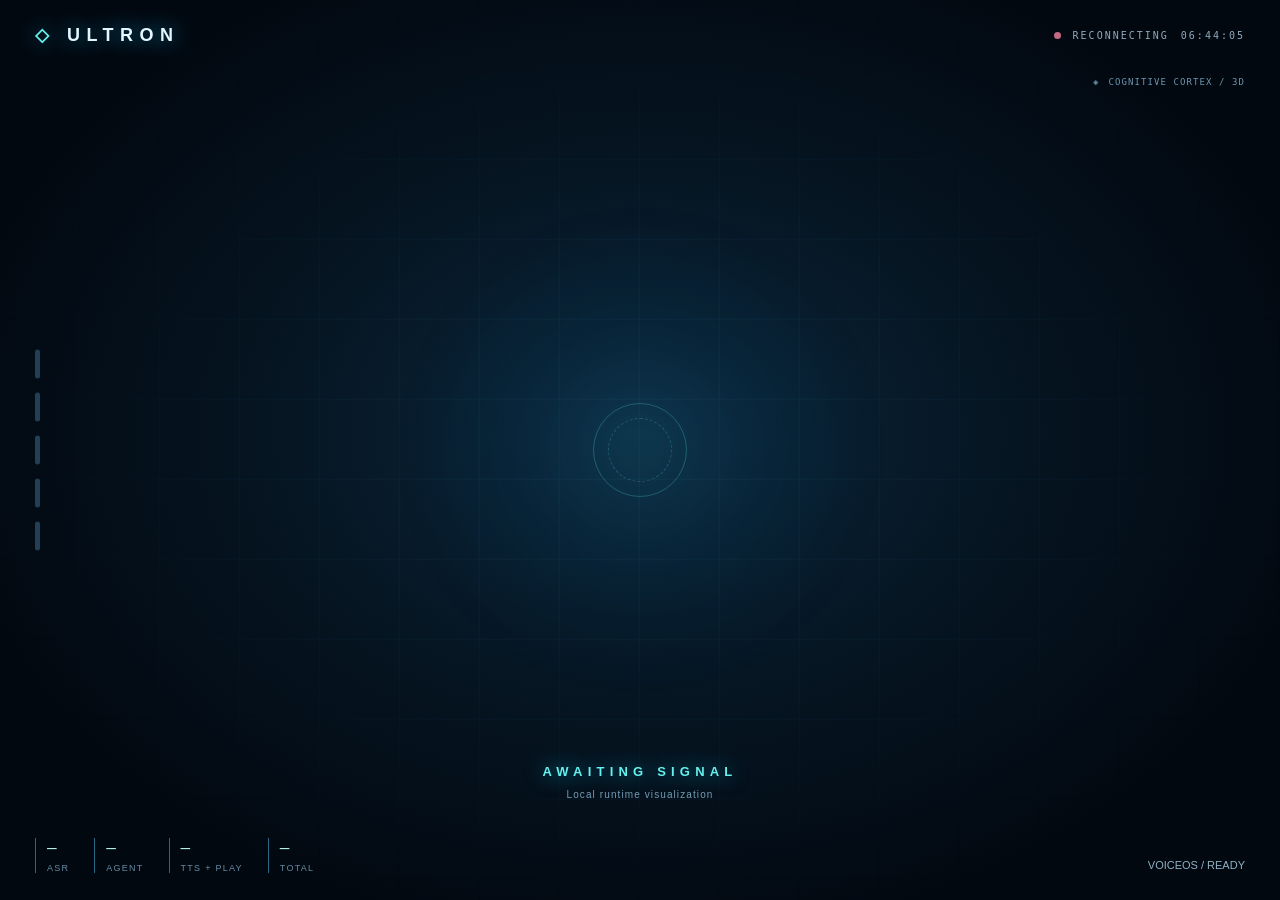
==== commit ed0c9f19: "Merge pull request #5 from niehmanyo/feature/voiceos-visual-cortex feat(VoiceOS): 3D Cognitive Corte" ====
--- a/harness/voiceos/dashboard.html
+++ b/harness/voiceos/dashboard.html
@@ -34,7 +34,7 @@
 <main>
 <div id="coreHalo"></div><canvas id="neural3d" aria-label="Three dimensional neural core"></canvas><div id="fallback3d" hidden></div><div class="crosshair"></div>
 <header class="top"><div class="logo"><span>◇</span> ULTRON</div><div class="info"><span id="signal" class="signal"></span><span id="connection">CONNECTING</span><span id="clock"></span></div></header>
-<div class="pill"><span>◈</span> COGNITIVE CORTEX / 3D <span id="tool-label" style="color:#61e6e0;margin-left:12px"></span></div>
+<div class="pill"><span>◈</span> COGNITIVE CORTEX / 3D</div>
 <div class="statebar" aria-hidden="true"><span data-step="listening"></span><span data-step="transcribing"></span><span data-step="thinking"></span><span data-step="synthesizing"></span><span data-step="speaking"></span></div>
 <div class="status" aria-live="polite"><strong id="status">AWAITING SIGNAL</strong><small id="detail">Local runtime visualization</small></div>
 <footer class="footer"><div class="metrics"><div class="metric"><b id="asr">—</b><small>ASR</small></div><div class="metric"><b id="agent">—</b><small>AGENT</small></div><div class="metric"><b id="tts">—</b><small>TTS + PLAY</small></div><div class="metric"><b id="latency">—</b><small>TOTAL</small></div></div><div class="reply" id="reply">VOICEOS / READY</div></footer>
@@ -45,16 +45,9 @@
 const names={idle:"STANDBY",listening:"LISTENING",transcribing:"RECOGNIZING",thinking:"PROCESSING",synthesizing:"VOICE SYNTHESIS",speaking:"SPEAKING",completed:"READY",error:"SYSTEM ALERT",speech_detected:"VOICE DETECTED"};
 let sequence=0,activeTurn=0;function metric(key,value){if(Number.isFinite(value))$(key).textContent=Math.round(value)+" ms"}
 function onEvent(e){if(!e||!e.stage)return;
-if(e.stage==="tool_event"){
-const m=e.metrics||{};if(m.turn!==activeTurn)return;
-window.UltronNeural?.updateNetwork(m);
-$("tool-label").textContent=(typeof m.tool_name==="string"?m.tool_name.slice(0,30):"TOOL")+" · "+(m.tool_state||"");
-return;}
 if(e.stage==="audio_level"){if(typeof e.metrics?.level==="number"&&e.metrics.turn===activeTurn)window.UltronNeural?.setLevel(e.metrics.level);return}
 if(e.seq<=sequence)return;sequence=e.seq;
-const stage=e.stage;const incomingTurn=typeof e.metrics?.turn==="number"?e.metrics.turn:activeTurn;
-if(stage==="listening"&&incomingTurn!==activeTurn){window.UltronNeural?.resetNetwork();$("tool-label").textContent=""}
-activeTurn=incomingTurn;
+const stage=e.stage;activeTurn=typeof e.metrics?.turn==="number"?e.metrics.turn:activeTurn;
 $("status").textContent=names[stage]||stage.toUpperCase();$("detail").textContent=(e.detail||"").slice(0,90);
 document.querySelectorAll("[data-step]").forEach(x=>x.classList.toggle("active",x.dataset.step===stage));
 window.UltronNeural?.setState(stage);
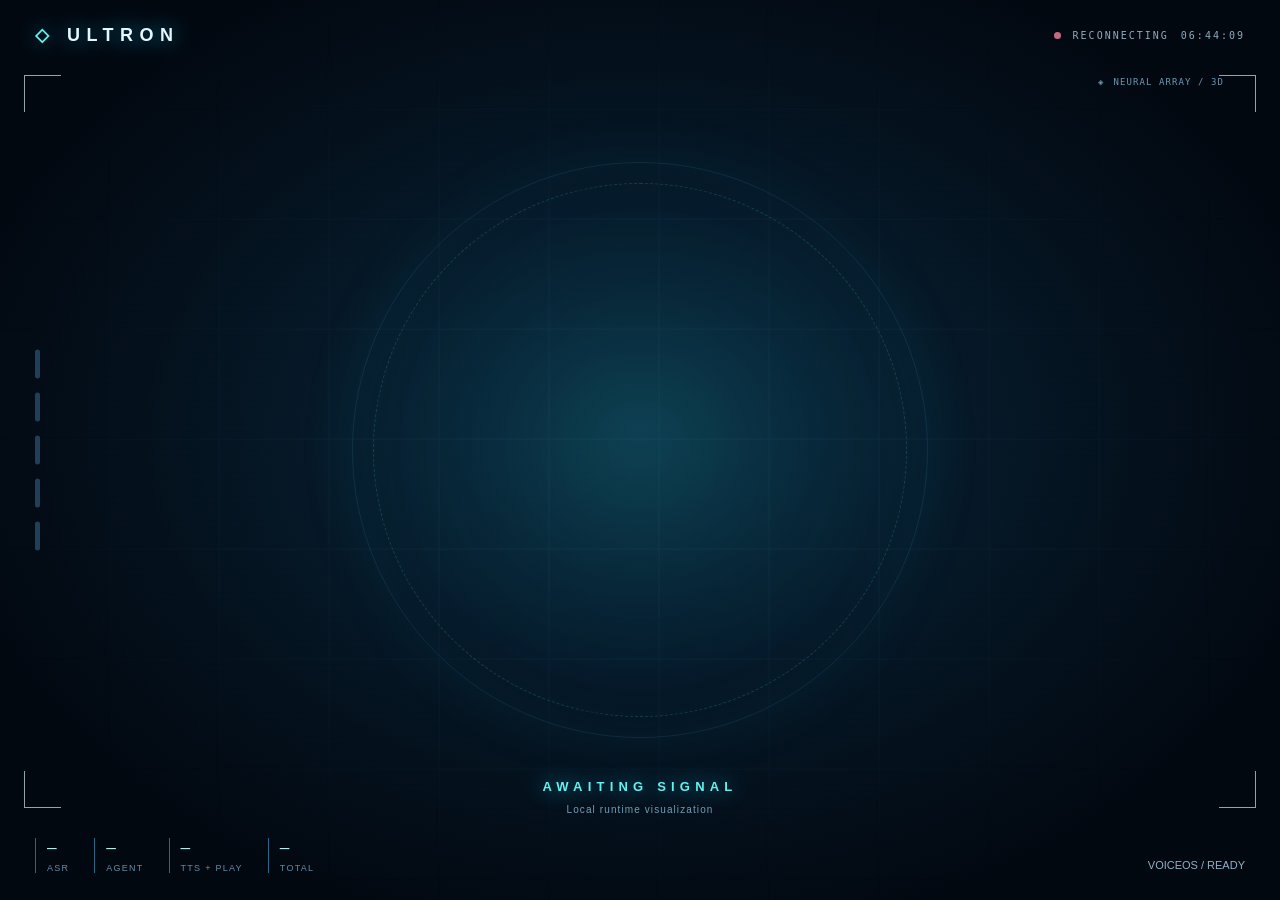
==== commit a2e57635: "style(voiceos): cinematic minimal HUD, subtle scanlines and deeper particle field framing" ====
--- a/harness/voiceos/dashboard.html
+++ b/harness/voiceos/dashboard.html
@@ -6,19 +6,25 @@
 <style>
 :root{color-scheme:dark;--cyan:#65f2ef;--line:rgba(87,197,227,.18);--dim:#59829b}
 *{box-sizing:border-box}
-body{margin:0;min-height:100vh;overflow:hidden;background:radial-gradient(ellipse at 50% 48%,#0b2a41 0%,#061623 38%,#020810 78%);color:#e4f7ff;font-family:Inter,-apple-system,BlinkMacSystemFont,"Segoe UI",sans-serif}
-body:before{content:"";position:fixed;inset:0;opacity:.19;background:linear-gradient(transparent 97%,#23506e 100%),linear-gradient(90deg,transparent 97%,#23506e 100%);background-size:80px 80px;mask-image:radial-gradient(ellipse,black 13%,transparent 77%);pointer-events:none}
+body{margin:0;min-height:100vh;overflow:hidden;background:radial-gradient(ellipse at 50% 48%,#0b3547 0%,#061827 38%,#020810 78%);color:#e4f7ff;font-family:Inter,-apple-system,BlinkMacSystemFont,"Segoe UI",sans-serif}
+body:before{content:"";position:fixed;inset:0;opacity:.19;background:linear-gradient(transparent 97%,#23506e 100%),linear-gradient(90deg,transparent 97%,#23506e 100%);background-size:110px 110px;mask-image:radial-gradient(ellipse,black 13%,transparent 77%);pointer-events:none}
 main{position:relative;width:100vw;height:100vh;min-height:520px;isolation:isolate}
 #neural3d{position:absolute;inset:0;width:100%;height:100%;z-index:1}
-#coreHalo{position:absolute;z-index:0;top:50%;left:50%;width:min(55vw,530px);aspect-ratio:1;border-radius:50%;background:radial-gradient(circle,rgba(56,249,240,.23),rgba(23,128,192,.11) 27%,transparent 65%);filter:blur(35px);transform:translate(-50%,-50%);opacity:.4;pointer-events:none}
+#coreHalo{position:absolute;z-index:0;top:50%;left:50%;width:min(68vw,720px);aspect-ratio:1;border-radius:50%;background:radial-gradient(circle,rgba(56,249,240,.23),rgba(23,128,192,.11) 27%,transparent 65%);filter:blur(48px);transform:translate(-50%,-50%);opacity:.4;pointer-events:none}
 #fallback3d{position:absolute;z-index:1;left:50%;top:50%;transform:translate(-50%,-50%);width:min(60vw,370px);aspect-ratio:1;border-radius:50%;border:2px solid rgba(97,234,232,.55);box-shadow:0 0 55px #197c9a55,inset 0 0 45px #197c9a55}
 #fallback3d:after{content:"";position:absolute;inset:10%;border:1px dashed #64dbeb;border-radius:50%}
+.scanlines{position:absolute;inset:0;z-index:2;pointer-events:none;background:repeating-linear-gradient(to bottom,transparent 0,transparent 5px,rgba(77,203,230,.012) 6px);mask-image:radial-gradient(ellipse at center,black 4%,transparent 80%)}
+.corner{position:absolute;z-index:3;width:37px;height:37px;border-color:#357a93;opacity:.65;pointer-events:none}
+.corner.tl{left:24px;top:75px;border-left:1px solid;border-top:1px solid}
+.corner.tr{right:24px;top:75px;border-right:1px solid;border-top:1px solid}
+.corner.bl{left:24px;bottom:92px;border-left:1px solid;border-bottom:1px solid}
+.corner.br{right:24px;bottom:92px;border-right:1px solid;border-bottom:1px solid}
 .top{position:absolute;z-index:3;top:24px;left:35px;right:35px;display:flex;justify-content:space-between;align-items:center;gap:12px}
 .logo{font-weight:750;font-size:18px;letter-spacing:.36em;text-shadow:0 0 20px #1597bc}.logo span{color:var(--cyan)}
 .info{display:flex;align-items:center;gap:12px;font-size:10px;letter-spacing:.2em;color:#8daabc;font-family:ui-monospace,monospace}.signal{width:7px;height:7px;background:#c36a83;border-radius:100%}.signal.on{background:var(--cyan);box-shadow:0 0 15px var(--cyan)}
-.crosshair{position:absolute;z-index:2;top:50%;left:50%;width:94px;height:94px;border:1px solid #5edcda44;border-radius:100%;transform:translate(-50%,-50%);pointer-events:none}
-.crosshair:after{content:"";position:absolute;inset:14px;border:1px dashed #4da9bf55;border-radius:50%}
-.status{position:absolute;z-index:3;bottom:100px;left:50%;transform:translateX(-50%);display:flex;flex-direction:column;align-items:center;text-align:center;pointer-events:none;gap:10px}
+.crosshair{position:absolute;z-index:2;top:50%;left:50%;width:min(64vmin,660px);height:min(64vmin,660px);border:1px solid rgba(87,206,220,.12);border-radius:100%;transform:translate(-50%,-50%);pointer-events:none;box-shadow:0 0 60px rgba(20,126,152,.09),inset 0 0 60px rgba(20,126,152,.07)}
+.crosshair:after{content:"";position:absolute;inset:20px;border:1px dashed rgba(77,169,191,.24);border-radius:50%}
+.status{position:absolute;z-index:3;bottom:85px;left:50%;transform:translateX(-50%);display:flex;flex-direction:column;align-items:center;text-align:center;pointer-events:none;gap:10px}
 .status strong{font-size:13px;letter-spacing:.4em;font-weight:550;color:var(--cyan);text-shadow:0 0 19px #12b9df}.status small{font-size:10px;letter-spacing:.11em;color:#739db4;max-width:50ch}
 .footer{position:absolute;bottom:27px;left:35px;right:35px;z-index:3;display:flex;align-items:end;justify-content:space-between;gap:20px}
 .metrics{display:flex;gap:25px;align-items:end}.metric{border-left:1px solid #2b6785;padding-left:11px}.metric b{display:block;font-family:ui-monospace,monospace;font-size:16px;font-weight:500;color:#b9f4f2}.metric small{display:block;margin-top:6px;font-size:9px;letter-spacing:.14em;color:#648ba4}
@@ -32,9 +38,9 @@
 </style>
 </head><body>
 <main>
-<div id="coreHalo"></div><canvas id="neural3d" aria-label="Three dimensional neural core"></canvas><div id="fallback3d" hidden></div><div class="crosshair"></div>
+<div id="coreHalo"></div><div class="scanlines"></div><div class="corner tl"></div><div class="corner tr"></div><div class="corner bl"></div><div class="corner br"></div><canvas id="neural3d" aria-label="Three dimensional neural core"></canvas><div id="fallback3d" hidden></div><div class="crosshair"></div>
 <header class="top"><div class="logo"><span>◇</span> ULTRON</div><div class="info"><span id="signal" class="signal"></span><span id="connection">CONNECTING</span><span id="clock"></span></div></header>
-<div class="pill"><span>◈</span> COGNITIVE CORTEX / 3D</div>
+<div class="pill"><span>◈</span> NEURAL ARRAY / 3D <span id="tool-label" style="color:#61e6e0;margin-left:12px"></span></div>
 <div class="statebar" aria-hidden="true"><span data-step="listening"></span><span data-step="transcribing"></span><span data-step="thinking"></span><span data-step="synthesizing"></span><span data-step="speaking"></span></div>
 <div class="status" aria-live="polite"><strong id="status">AWAITING SIGNAL</strong><small id="detail">Local runtime visualization</small></div>
 <footer class="footer"><div class="metrics"><div class="metric"><b id="asr">—</b><small>ASR</small></div><div class="metric"><b id="agent">—</b><small>AGENT</small></div><div class="metric"><b id="tts">—</b><small>TTS + PLAY</small></div><div class="metric"><b id="latency">—</b><small>TOTAL</small></div></div><div class="reply" id="reply">VOICEOS / READY</div></footer>
@@ -45,9 +51,16 @@
 const names={idle:"STANDBY",listening:"LISTENING",transcribing:"RECOGNIZING",thinking:"PROCESSING",synthesizing:"VOICE SYNTHESIS",speaking:"SPEAKING",completed:"READY",error:"SYSTEM ALERT",speech_detected:"VOICE DETECTED"};
 let sequence=0,activeTurn=0;function metric(key,value){if(Number.isFinite(value))$(key).textContent=Math.round(value)+" ms"}
 function onEvent(e){if(!e||!e.stage)return;
+if(e.stage==="tool_event"){
+const m=e.metrics||{};if(m.turn!==activeTurn)return;
+window.UltronNeural?.updateNetwork(m);
+$("tool-label").textContent=(typeof m.tool_name==="string"?m.tool_name.slice(0,30):"TOOL")+" · "+(m.tool_state||"");
+return;}
 if(e.stage==="audio_level"){if(typeof e.metrics?.level==="number"&&e.metrics.turn===activeTurn)window.UltronNeural?.setLevel(e.metrics.level);return}
 if(e.seq<=sequence)return;sequence=e.seq;
-const stage=e.stage;activeTurn=typeof e.metrics?.turn==="number"?e.metrics.turn:activeTurn;
+const stage=e.stage;const incomingTurn=typeof e.metrics?.turn==="number"?e.metrics.turn:activeTurn;
+if(stage==="listening"&&incomingTurn!==activeTurn){window.UltronNeural?.resetNetwork();$("tool-label").textContent=""}
+activeTurn=incomingTurn;
 $("status").textContent=names[stage]||stage.toUpperCase();$("detail").textContent=(e.detail||"").slice(0,90);
 document.querySelectorAll("[data-step]").forEach(x=>x.classList.toggle("active",x.dataset.step===stage));
 window.UltronNeural?.setState(stage);
